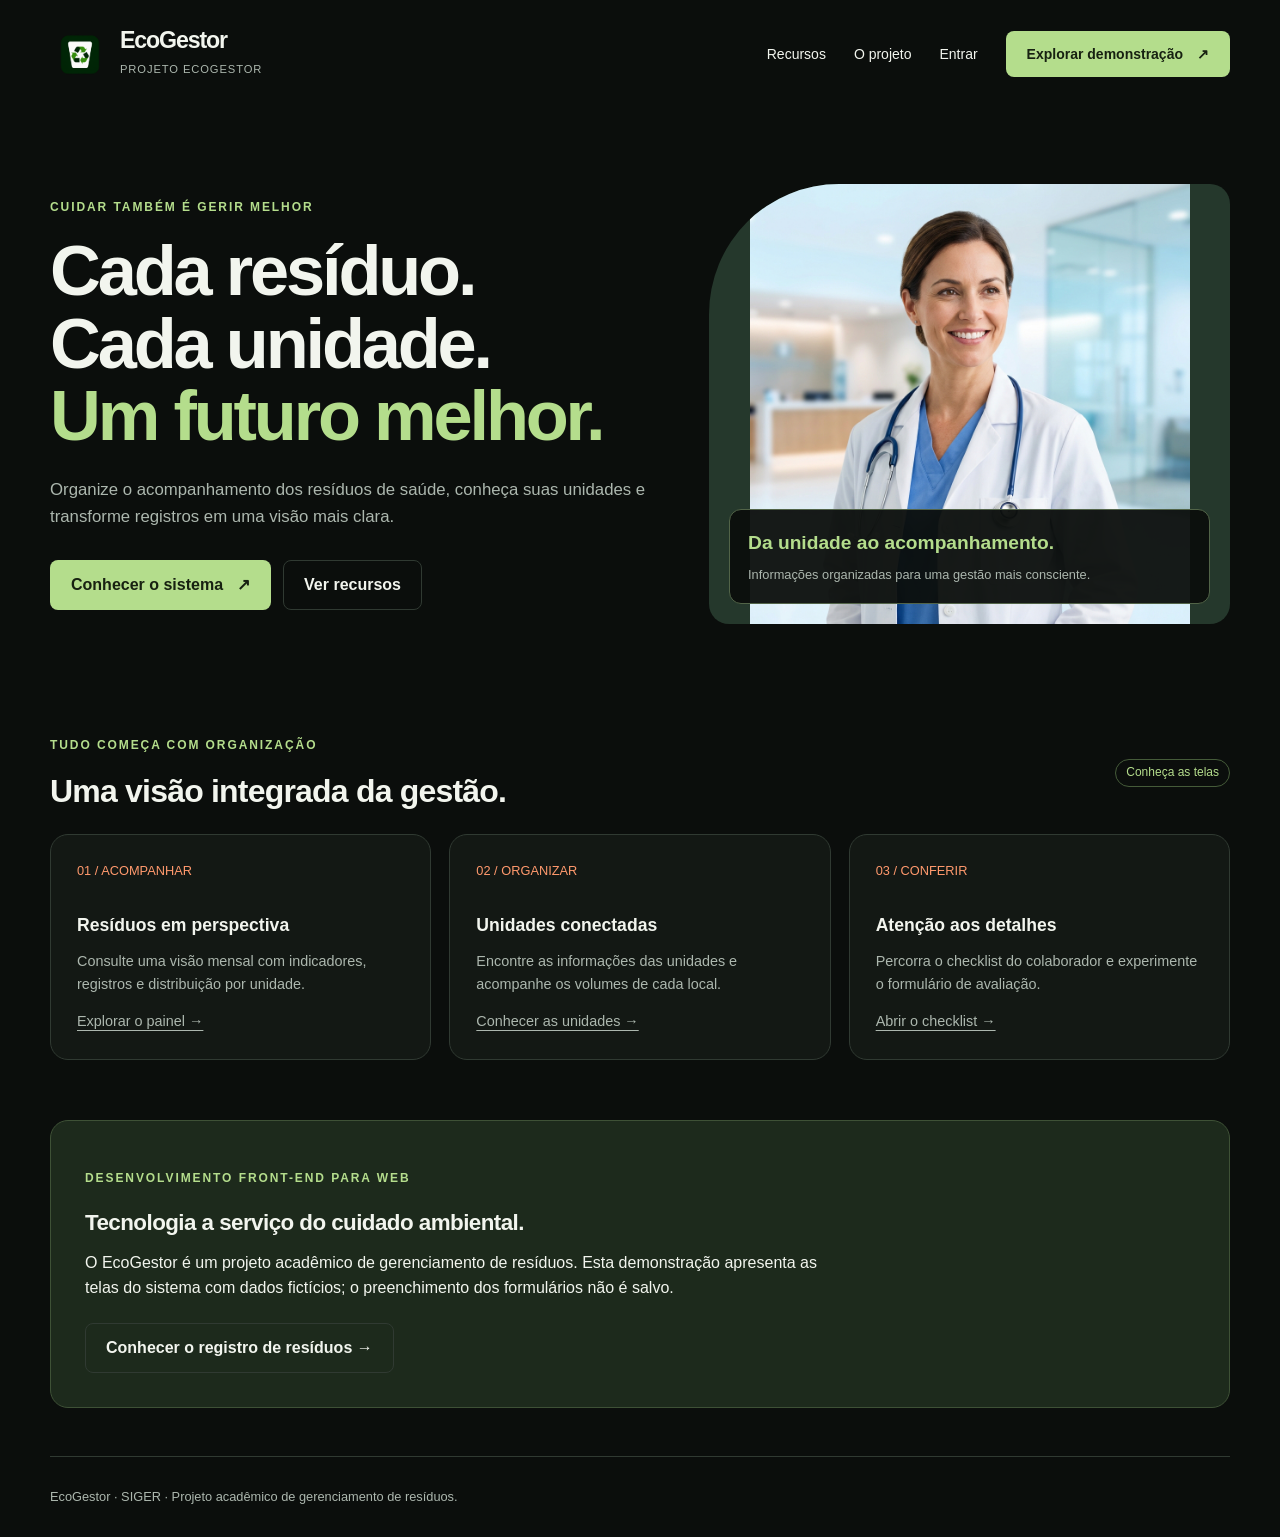
==== PROJETO-ECOGESTOR-HTML-CSS/PROJETO-ECOGESTOR-HTML-CSS/index.html @ 4733e2b7 "Lançando no Github" ====
<!DOCTYPE html>
<html lang="pt-BR">
<head>
  <meta charset="UTF-8">
  <meta name="viewport" content="width=device-width, initial-scale=1.0">
  <meta name="description" content="EcoGestor: protótipo acadêmico de gerenciamento de resíduos de unidades de saúde.">
  <title>Gestão de resíduos | EcoGestor</title>
  <link rel="icon" href="assets/img/logo.png" type="image/png">
  <link rel="stylesheet" href="assets/css/style.css">
</head>
<body>
  <a class="skip-link" href="#conteudo">Pular para o conteúdo</a>
  <header class="public-header container">
    <a class="brand" href="index.html"><img src="assets/img/logo.png" alt="Logo do EcoGestor" width="38" height="38"><span><strong>EcoGestor</strong><small>PROJETO ECOGESTOR</small></span></a>
    <nav class="public-nav" aria-label="Navegação principal"><a href="#recursos">Recursos</a><a href="#projeto">O projeto</a><a href="login.html">Entrar</a><a class="button" href="painel.html">Explorar demonstração <span aria-hidden="true">↗</span></a></nav>
  </header>
  <main id="conteudo" class="container">
    <section class="hero" aria-labelledby="titulo-principal">
      <div><p class="eyebrow">Cuidar também é gerir melhor</p><h1 id="titulo-principal">Cada resíduo.<br>Cada unidade.<br><span>Um futuro melhor.</span></h1><p class="description">Organize o acompanhamento dos resíduos de saúde, conheça suas unidades e transforme registros em uma visão mais clara.</p><div class="actions"><a class="button" href="painel.html">Conhecer o sistema <span aria-hidden="true">↗</span></a><a class="button secondary" href="#recursos">Ver recursos</a></div></div>
      <figure class="hero-visual"><img src="assets/img/profissional-saude.png" alt="Profissional de saúde" width="500" height="440"><figcaption class="visual-caption"><strong>Da unidade ao acompanhamento.</strong><p>Informações organizadas para uma gestão mais consciente.</p></figcaption></figure>
    </section>
    <section id="recursos" class="features" aria-labelledby="recursos-titulo"><div class="section-heading"><div><p class="eyebrow">Tudo começa com organização</p><h2 id="recursos-titulo">Uma visão integrada da gestão.</h2></div><span class="badge">Conheça as telas</span></div>
      <div class="grid-3">
        <article class="panel feature"><span class="feature-number">01 / ACOMPANHAR</span><h3>Resíduos em perspectiva</h3><p>Consulte uma visão mensal com indicadores, registros e distribuição por unidade.</p><p><a href="painel.html">Explorar o painel →</a></p></article>
        <article class="panel feature"><span class="feature-number">02 / ORGANIZAR</span><h3>Unidades conectadas</h3><p>Encontre as informações das unidades e acompanhe os volumes de cada local.</p><p><a href="unidades.html">Conhecer as unidades →</a></p></article>
        <article class="panel feature"><span class="feature-number">03 / CONFERIR</span><h3>Atenção aos detalhes</h3><p>Percorra o checklist do colaborador e experimente o formulário de avaliação.</p><p><a href="checklist.html">Abrir o checklist →</a></p></article>
      </div>
    </section>
    <section id="projeto" class="about" aria-labelledby="projeto-titulo"><p class="eyebrow">Desenvolvimento Front-end para Web</p><h2 id="projeto-titulo">Tecnologia a serviço do cuidado ambiental.</h2><p>O EcoGestor é um projeto acadêmico de gerenciamento de resíduos. Esta demonstração apresenta as telas do sistema com dados fictícios; o preenchimento dos formulários não é salvo.</p><a class="button secondary" href="registro.html">Conhecer o registro de resíduos →</a></section>
  </main>
  <footer class="footer container">EcoGestor · SIGER · Projeto acadêmico de gerenciamento de resíduos.</footer>
</body>
</html>
---- PROJETO-ECOGESTOR-HTML-CSS/PROJETO-ECOGESTOR-HTML-CSS/assets/css/style.css ----
:root {
  color-scheme: dark;
  --background: #0b0e0c;
  --surface: #131814;
  --surface-hover: #1c241e;
  --border: #303a32;
  --text: #f2f5ee;
  --muted: #acb7ae;
  --green: #b4dd8c;
  --orange: #ff996d;
  --radius: 18px;
}
* { box-sizing: border-box; }

body { margin: 0; background: var(--background); color: var(--text); font: 16px/1.6 Arial, Helvetica, sans-serif; }
a { color: inherit; text-underline-offset: 4px; }
img { display: block; max-width: 100%; }
h1, h2, h3, p { margin: 0; }
h1, h2, h3 { line-height: 1.15; }
h1 { font-size: clamp(2rem, 4vw, 3.3rem); letter-spacing: -0.045em; }
h2 { font-size: 1.4rem; letter-spacing: -0.025em; }
h3 { font-size: 1.1rem; }
p + p { margin-top: 1rem; }
button, input, select, textarea { font: inherit; }
button, summary { cursor: pointer; }
:focus-visible { outline: 3px solid var(--orange); outline-offset: 5px; }
.skip-link { position: absolute; top: -100px; left: 16px; z-index: 10; padding: 12px; background: var(--green); color: #142010; }
.skip-link:focus { top: 12px; }
.container { width: min(1180px, calc(100% - 48px)); margin-inline: auto; }
.muted, .description { color: var(--muted); }
.description { margin-top: 12px; max-width: 680px; }
.eyebrow { color: var(--green); font-size: .75rem; font-weight: 700; text-transform: uppercase; letter-spacing: .16em; margin-bottom: 18px; }
.brand { display: inline-flex; align-items: center; gap: 10px; text-decoration: none; }
.brand img { width: 60px; height: 60px; object-fit: contain; }
.brand strong { display: block; font-size: 1.45rem; letter-spacing: -.05em; line-height: 1.2; }
.brand small { color: var(--muted); font-size: .7rem; letter-spacing: .08em; }
.button { display: inline-flex; align-items: center; justify-content: center; gap: 14px; min-height: 46px; padding: 11px 20px; background: var(--green); border: 1px solid transparent; border-radius: 8px; color: #172111; text-decoration: none; font-weight: 700; }
.button:hover { background: #c8edaa; }
.button.secondary { color: var(--text); border-color: var(--border); background: transparent; }
.button.secondary:hover { background: var(--surface-hover); }
.actions { display: flex; flex-wrap: wrap; gap: 12px; align-items: center; }
.badge { display: inline-block; border: 1px solid #455b39; border-radius: 30px; padding: 3px 10px; color: var(--green); font-size: .75rem; white-space: nowrap; }
.badge.orange { color: var(--orange); border-color: #705040; }
.notice { padding: 14px 18px; color: #d0dec5; background: #1b271b; border: 1px solid #3b5134; border-radius: 10px; font-size: .875rem; margin-bottom: 24px; }
.panel { border: 1px solid var(--border); border-radius: var(--radius); background: var(--surface); padding: 26px; }
.section-heading { display: flex; justify-content: space-between; align-items: center; gap: 16px; margin-bottom: 24px; }
.section-heading a { color: var(--green); font-size: .875rem; }
.grid-3 { display: grid; grid-template-columns: repeat(3, minmax(0, 1fr)); gap: 18px; }
.grid-2 { display: grid; grid-template-columns: repeat(2, minmax(0, 1fr)); gap: 22px; }
.stack > * + * { margin-top: 24px; }
.footer { color: var(--muted); font-size: .8rem; padding-block: 30px; border-top: 1px solid var(--border); margin-top: 48px; }

.public-header { padding-block: 24px; display: flex; justify-content: space-between; align-items: center; gap: 24px; }
.public-nav { display: flex; align-items: center; gap: 28px; }
.public-nav a { text-decoration: none; font-size: .875rem; }
.hero { display: grid; grid-template-columns: 1.15fr 1fr; align-items: center; gap: 60px; padding-block: 76px; }
.hero h1 { font-size: clamp(2.7rem, 5.5vw, 4.8rem); line-height: 1.03; }
.hero h1 span { color: var(--green); }
.hero .description { font-size: 1.05rem; margin-block: 24px 30px; }
.hero-visual { position: relative; min-height: 440px; background: #25382c; border-radius: 130px 20px 20px 20px; overflow: hidden; }
.hero-visual > img { width: 100%; height: 440px; object-fit: contain; object-position: bottom; }
.visual-caption { position: absolute; bottom: 20px; left: 20px; right: 20px; padding: 18px; background: #0b0e0cf2; border: 1px solid #526448; border-radius: 12px; }
.visual-caption strong { display: block; color: var(--green); font-size: 1.2rem; }
.visual-caption p { font-size: .8rem; color: var(--muted); margin-top: 6px; }
.features { padding-block: 36px 60px; }
.features h2 { font-size: 2rem; }
.feature-number { color: var(--orange); font-size: .8rem; display: block; margin-bottom: 34px; }
.feature p { margin-top: 14px; color: var(--muted); font-size: .9rem; }
.about { padding: 34px; background: #1d2a1c; border: 1px solid #3e5136; border-radius: var(--radius); }
.about p { margin-block: 14px 22px; max-width: 760px; }

.app { display: grid; grid-template-columns: 228px minmax(0, 1fr); min-height: 100vh; }
.sidebar { background: #0e120f; border-right: 1px solid var(--border); padding: 32px 20px; display: flex; flex-direction: column; gap: 38px; }
.sidebar .brand { padding-inline: 8px; }
.nav-label { color: var(--muted); font-size: .65rem; letter-spacing: .14em; text-transform: uppercase; margin: 0 12px 14px; }
.sidebar nav ul { list-style: none; padding: 0; margin: 0; display: grid; gap: 5px; }
.sidebar nav a { display: flex; gap: 12px; align-items: center; padding: 11px 12px; text-decoration: none; color: var(--muted); font-size: .875rem; border-radius: 8px; }
.sidebar nav a:hover { background: var(--surface-hover); color: var(--text); }
.sidebar nav a[aria-current="page"] { color: var(--green); background: #263221; }
.nav-icon { width: 22px; text-align: center; font-size: 1.1rem; }
.sidebar-bottom { margin-top: auto; border-top: 1px solid var(--border); padding: 22px 12px 0; font-size: .75rem; color: var(--muted); }
.sidebar-bottom a { display: inline-block; margin-top: 18px; }
.workspace { min-width: 0; }
.topbar { display: flex; justify-content: space-between; align-items: center; gap: 16px; border-bottom: 1px solid var(--border); padding: 19px 38px; color: var(--muted); font-size: .8rem; }
.profile { display: inline-flex; align-items: center; gap: 10px; }
.avatar { display: grid; place-items: center; width: 32px; height: 32px; background: #2c3a27; color: var(--green); border-radius: 50%; font-size: .7rem; }
.content { max-width: 1450px; margin-inline: auto; padding: 36px 38px; }
.page-heading { display: flex; justify-content: space-between; align-items: center; gap: 24px; margin-bottom: 28px; }
.page-heading h1 { font-size: 2rem; }
.page-heading .eyebrow { margin-bottom: 8px; }
.page-heading .description { font-size: .875rem; }
.stats { display: grid; grid-template-columns: repeat(3, minmax(0, 1fr)); gap: 18px; margin-bottom: 24px; }
.stat { padding: 23px; }
.stat p { color: var(--muted); font-size: .8rem; }
.stat strong { display: block; margin-block: 10px; font-size: 2.25rem; line-height: 1.15; letter-spacing: -.04em; }
.stat strong small { color: var(--muted); font-size: 1rem; font-weight: 400; }
.stat > small { color: var(--green); font-size: .75rem; }
.chart-layout { display: grid; grid-template-columns: 1.5fr 1fr; gap: 22px; margin-bottom: 24px; }
.chart { display: flex; gap: 20px; height: 240px; padding-top: 24px; border-bottom: 1px solid var(--border); background: repeating-linear-gradient(to top, transparent 0, transparent 59px, #303a3280 60px); }
.chart-column { flex: 1; display: flex; flex-direction: column; justify-content: flex-end; align-items: center; gap: 8px; }
.chart-column span { color: var(--muted); font-size: .75rem; }
.chart-bar { width: min(100%, 62px); background: #567342; border-radius: 7px 7px 0 0; }
.chart-bar.w1 { height: 100px; }
.chart-bar.w2 { height: 150px; }
.chart-bar.w3 { height: 120px; }
.chart-bar.w4 { height: 170px; background: var(--green); }
.chart-labels { display: flex; gap: 20px; margin-top: 10px; font-size: .7rem; color: var(--muted); }
.chart-labels span { flex: 1; text-align: center; }
figure { margin: 0; }
figcaption { color: var(--muted); font-size: .75rem; margin-top: 18px; }
.unit-summary { list-style: none; padding: 0; margin: 0; }
.unit-summary li { display: flex; justify-content: space-between; gap: 16px; padding-block: 17px; border-bottom: 1px solid var(--border); font-size: .875rem; }
.unit-summary li:last-child { border: 0; }
.unit-summary strong { color: var(--green); white-space: nowrap; }
.unit-card .badge { margin-bottom: 24px; }
.unit-card p { color: var(--muted); font-size: .875rem; margin-top: 10px; }
.unit-card details { margin-top: 24px; border-top: 1px solid var(--border); padding-top: 16px; }
summary { color: var(--green); font-size: .875rem; }
/* 4. Tabelas: rolagem contida em telas pequenas */
.table-scroll { overflow-x: auto; }
table { width: 100%; border-collapse: collapse; text-align: left; font-size: .85rem; }
caption { text-align: left; color: var(--muted); font-size: .8rem; padding-bottom: 18px; }
th, td { padding: 15px 12px; border-bottom: 1px solid var(--border); white-space: nowrap; }
thead th { color: var(--muted); font-size: .7rem; text-transform: uppercase; letter-spacing: .06em; font-weight: 400; }
tbody th { font-weight: 400; }
tfoot th, tfoot td { color: var(--green); font-weight: 700; }


fieldset { border: 0; margin: 0 0 26px; padding: 0; min-width: 0; }
legend { font-weight: 700; font-size: 1.1rem; margin-bottom: 20px; }
.field { display: flex; flex-direction: column; gap: 8px; margin-bottom: 18px; }
label, .field-label { font-size: .85rem; }
input:not([type="checkbox"]):not([type="radio"]), select, textarea { width: 100%; padding: 12px 14px; border: 1px solid #4a564c; border-radius: 8px; background: #0d120e; color: var(--text); min-height: 47px; }
textarea { resize: vertical; }
input::placeholder, textarea::placeholder { color: #89958b; }
input[type="checkbox"], input[type="radio"] { accent-color: var(--green); width: 18px; height: 18px; flex-shrink: 0; }
.check-label { display: flex; align-items: center; gap: 10px; }
.form-note { font-size: .8rem; color: var(--muted); margin-bottom: 20px; }
button:disabled { opacity: .65; cursor: not-allowed; }
.form-layout { display: grid; grid-template-columns: 1.8fr 1fr; gap: 24px; align-items: start; }
.helper-list { padding-left: 20px; color: var(--muted); font-size: .9rem; }
.helper-list li + li { margin-top: 14px; }
.checklist-section { margin-bottom: 16px; }
.checklist-section > summary { padding: 18px; color: var(--text); font-weight: 700; }
.checklist-section[open] > summary { border-bottom: 1px solid var(--border); margin-bottom: 20px; }
.checklist-section fieldset { margin: 0 18px; padding-block: 16px; border-bottom: 1px solid var(--border); }
.checklist-section legend { font-size: .875rem; font-weight: 400; margin: 0; padding-top: 10px; }
.radio-options { display: flex; flex-wrap: wrap; gap: 24px; }
.checklist-section.panel { padding: 0 0 14px; }
.auth { min-height: 100vh; display: grid; grid-template-columns: 1fr 1fr; }
.auth-intro { display: flex; flex-direction: column; justify-content: space-between; padding: 48px; background: #1c2c21; }
.auth-intro h1 { font-size: clamp(2.5rem, 4.5vw, 4.5rem); margin-top: 64px; }
.auth-intro h1 span { color: var(--green); }
.auth-intro p { color: #b9c9ba; margin-top: 24px; max-width: 440px; }
.auth-main { display: flex; flex-direction: column; justify-content: center; padding: 48px; }
.auth-form { width: min(100%, 430px); margin-inline: auto; }
.auth-form h2 { font-size: 2rem; }
.auth-form .description { margin-bottom: 24px; }
.auth-form .actions { margin-block: 24px; }

@media (min-width: 1600px) { .content { padding-top: 48px; } }
@media (max-width: 1100px) {
  .app { grid-template-columns: 200px minmax(0, 1fr); }
  .content { padding: 28px 24px; }
  .topbar { padding-inline: 24px; }
  .chart-layout, .form-layout { grid-template-columns: 1fr; }
  .hero { gap: 28px; }
  .grid-3 { grid-template-columns: repeat(2, minmax(0, 1fr)); }
}
@media (max-width: 760px) {
  .app, .auth { display: block; }
  .sidebar { padding: 18px; gap: 18px; border-right: 0; border-bottom: 1px solid var(--border); }
  .sidebar nav ul { display: flex; flex-wrap: wrap; gap: 4px; }
  .sidebar nav a { padding: 8px 10px; font-size: .8rem; }
  .nav-label, .sidebar-bottom { display: none; }
  .topbar { padding: 14px 20px; }
  .content { padding: 26px 20px; }
  .page-heading { align-items: flex-start; flex-direction: column; }
  .stats { gap: 10px; }
  .stat { padding: 16px; }
  .stat strong { font-size: 1.7rem; }
  .public-header { flex-wrap: wrap; }
  .public-nav { flex-wrap: wrap; gap: 20px; }
  .hero { grid-template-columns: 1fr; padding-block: 36px; }
  .hero-visual { min-height: 340px; }
  .hero-visual > img { height: 340px; }
  .grid-2 { grid-template-columns: 1fr; gap: 0; }
  .auth-intro, .auth-main { padding: 28px 24px; }
  .auth-intro h1 { font-size: 2rem; margin-top: 30px; }
  .auth-intro > small { margin-top: 28px; }
}
@media (max-width: 480px) {
  .container { width: calc(100% - 36px); }
  .stats, .grid-3 { grid-template-columns: 1fr; }
  .panel { padding: 20px; }
  .checklist-section.panel { padding: 0 0 14px; }
  .section-heading { align-items: flex-start; flex-direction: column; }
  .profile .profile-name { display: none; }
  .chart { gap: 12px; }
  .radio-options { gap: 12px; }
}
@media print {
  :root { color-scheme: light; --text: #111; --muted: #444; --green: #254a1b; --background: #fff; --surface: #fff; --border: #aaa; }
  .sidebar, .topbar, .skip-link, .actions, .public-nav { display: none; }
  .app { display: block; }
  .content { padding: 0; }
  .panel { break-inside: avoid; }
}

@keyframes slideSmoothLeft {
  0% { 
    transform: translateX(120%); 
  }
  100% { 
    transform: translateX(0); 
  }
}

.visual-caption { 
  position: absolute; 
  bottom: 20px; 
  left: 20px; 
  right: 20px; 
  padding: 18px; 
  background: #0b0e0cf2; 
  border: 1px solid #526448; 
  border-radius: 12px;
  animation: slideSmoothLeft 4s cubic-bezier(0.16, 1, 0.3, 1) forwards;
}
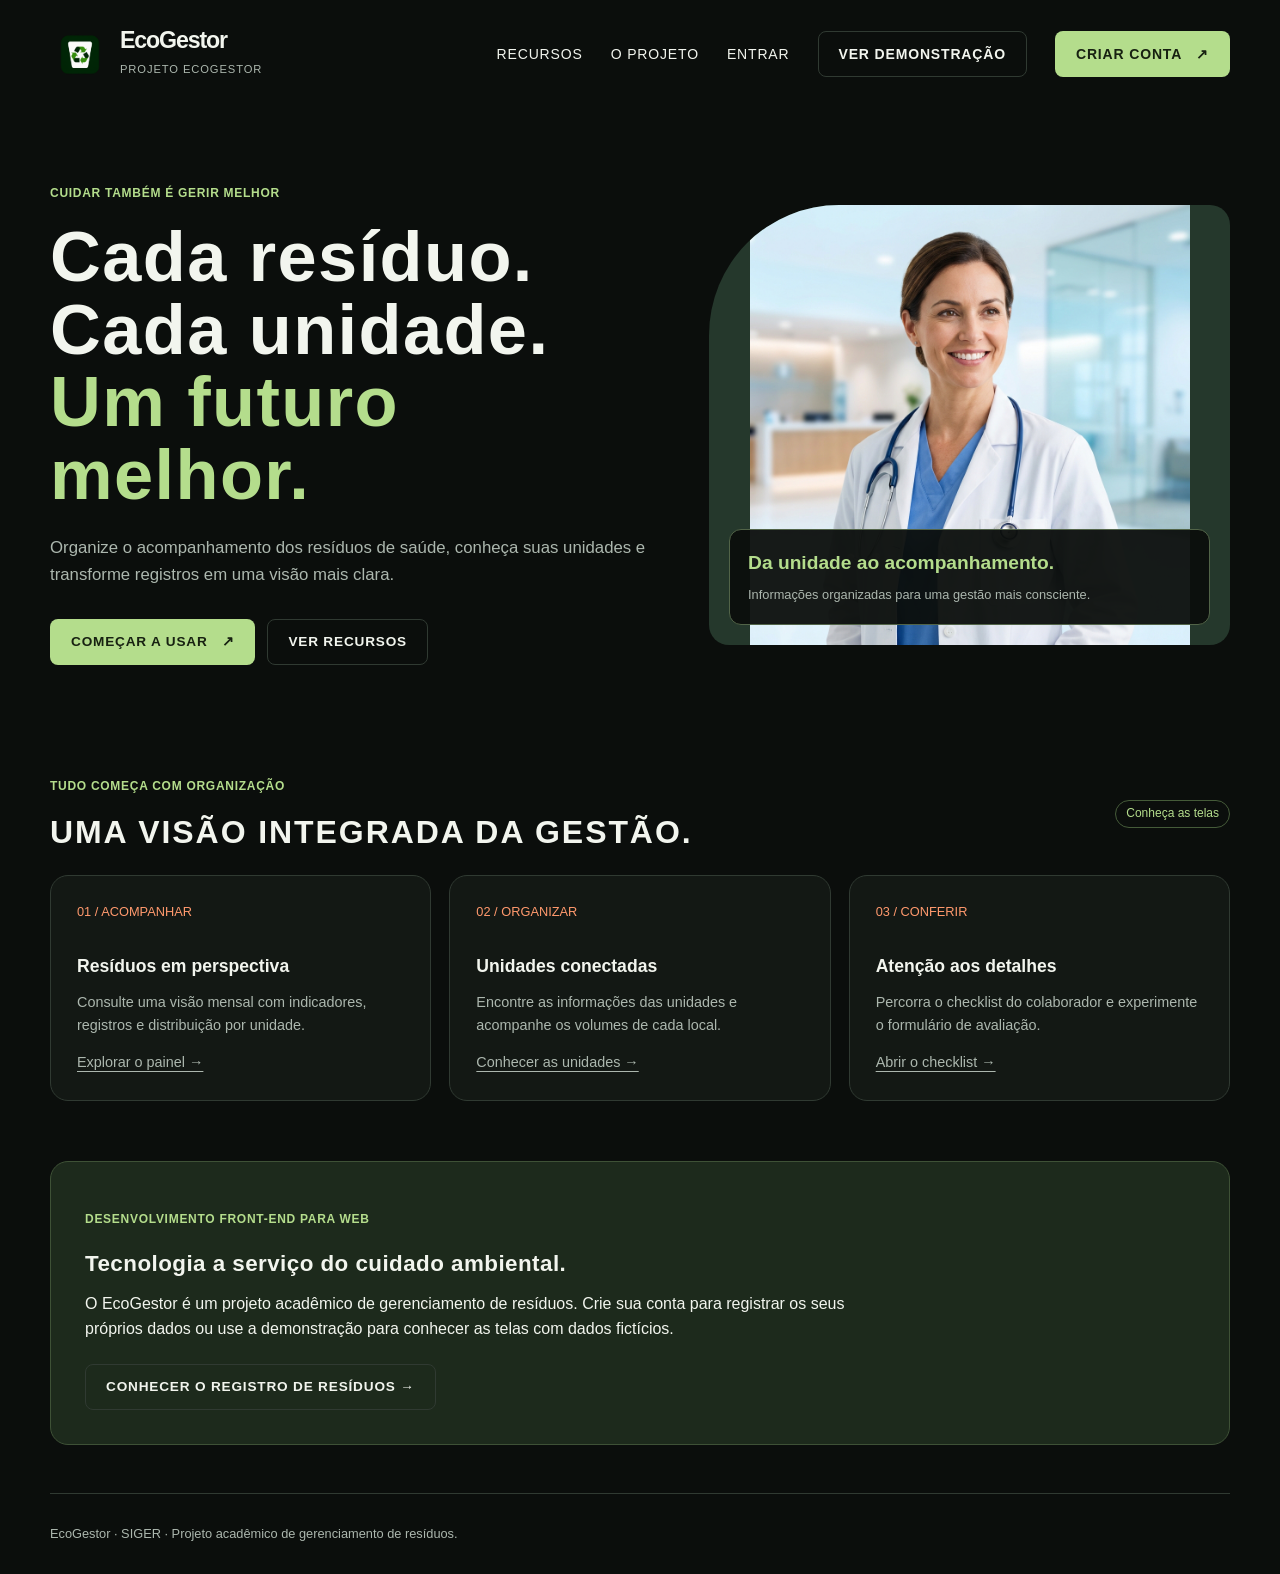
==== commit 762f04b9: "Add js e a função completa de demonstração" ====
--- a/PROJETO-ECOGESTOR-HTML-CSS/PROJETO-ECOGESTOR-HTML-CSS/index.html
+++ b/PROJETO-ECOGESTOR-HTML-CSS/PROJETO-ECOGESTOR-HTML-CSS/index.html
@@ -12,21 +12,21 @@
   <a class="skip-link" href="#conteudo">Pular para o conteúdo</a>
   <header class="public-header container">
     <a class="brand" href="index.html"><img src="assets/img/logo.png" alt="Logo do EcoGestor" width="38" height="38"><span><strong>EcoGestor</strong><small>PROJETO ECOGESTOR</small></span></a>
-    <nav class="public-nav" aria-label="Navegação principal"><a href="#recursos">Recursos</a><a href="#projeto">O projeto</a><a href="login.html">Entrar</a><a class="button" href="painel.html">Explorar demonstração <span aria-hidden="true">↗</span></a></nav>
+    <nav class="public-nav" aria-label="Navegação principal"><a href="#recursos">Recursos</a><a href="#projeto">O projeto</a><a href="login.html">Entrar</a><a class="button secondary" href="painel.html?demo=1">Ver demonstração</a><a class="button" href="cadastro.html">Criar conta <span aria-hidden="true">↗</span></a></nav>
   </header>
   <main id="conteudo" class="container">
     <section class="hero" aria-labelledby="titulo-principal">
-      <div><p class="eyebrow">Cuidar também é gerir melhor</p><h1 id="titulo-principal">Cada resíduo.<br>Cada unidade.<br><span>Um futuro melhor.</span></h1><p class="description">Organize o acompanhamento dos resíduos de saúde, conheça suas unidades e transforme registros em uma visão mais clara.</p><div class="actions"><a class="button" href="painel.html">Conhecer o sistema <span aria-hidden="true">↗</span></a><a class="button secondary" href="#recursos">Ver recursos</a></div></div>
+      <div><p class="eyebrow">Cuidar também é gerir melhor</p><h1 id="titulo-principal">Cada resíduo.<br>Cada unidade.<br><span>Um futuro melhor.</span></h1><p class="description">Organize o acompanhamento dos resíduos de saúde, conheça suas unidades e transforme registros em uma visão mais clara.</p><div class="actions"><a class="button" href="cadastro.html">Começar a usar <span aria-hidden="true">↗</span></a><a class="button secondary" href="#recursos">Ver recursos</a></div></div>
       <figure class="hero-visual"><img src="assets/img/profissional-saude.png" alt="Profissional de saúde" width="500" height="440"><figcaption class="visual-caption"><strong>Da unidade ao acompanhamento.</strong><p>Informações organizadas para uma gestão mais consciente.</p></figcaption></figure>
     </section>
     <section id="recursos" class="features" aria-labelledby="recursos-titulo"><div class="section-heading"><div><p class="eyebrow">Tudo começa com organização</p><h2 id="recursos-titulo">Uma visão integrada da gestão.</h2></div><span class="badge">Conheça as telas</span></div>
       <div class="grid-3">
-        <article class="panel feature"><span class="feature-number">01 / ACOMPANHAR</span><h3>Resíduos em perspectiva</h3><p>Consulte uma visão mensal com indicadores, registros e distribuição por unidade.</p><p><a href="painel.html">Explorar o painel →</a></p></article>
-        <article class="panel feature"><span class="feature-number">02 / ORGANIZAR</span><h3>Unidades conectadas</h3><p>Encontre as informações das unidades e acompanhe os volumes de cada local.</p><p><a href="unidades.html">Conhecer as unidades →</a></p></article>
-        <article class="panel feature"><span class="feature-number">03 / CONFERIR</span><h3>Atenção aos detalhes</h3><p>Percorra o checklist do colaborador e experimente o formulário de avaliação.</p><p><a href="checklist.html">Abrir o checklist →</a></p></article>
+        <article class="panel feature"><span class="feature-number">01 / ACOMPANHAR</span><h3>Resíduos em perspectiva</h3><p>Consulte uma visão mensal com indicadores, registros e distribuição por unidade.</p><p><a href="painel.html?demo=1">Explorar o painel →</a></p></article>
+        <article class="panel feature"><span class="feature-number">02 / ORGANIZAR</span><h3>Unidades conectadas</h3><p>Encontre as informações das unidades e acompanhe os volumes de cada local.</p><p><a href="unidades.html?demo=1">Conhecer as unidades →</a></p></article>
+        <article class="panel feature"><span class="feature-number">03 / CONFERIR</span><h3>Atenção aos detalhes</h3><p>Percorra o checklist do colaborador e experimente o formulário de avaliação.</p><p><a href="checklist.html?demo=1">Abrir o checklist →</a></p></article>
       </div>
     </section>
-    <section id="projeto" class="about" aria-labelledby="projeto-titulo"><p class="eyebrow">Desenvolvimento Front-end para Web</p><h2 id="projeto-titulo">Tecnologia a serviço do cuidado ambiental.</h2><p>O EcoGestor é um projeto acadêmico de gerenciamento de resíduos. Esta demonstração apresenta as telas do sistema com dados fictícios; o preenchimento dos formulários não é salvo.</p><a class="button secondary" href="registro.html">Conhecer o registro de resíduos →</a></section>
+    <section id="projeto" class="about" aria-labelledby="projeto-titulo"><p class="eyebrow">Desenvolvimento Front-end para Web</p><h2 id="projeto-titulo">Tecnologia a serviço do cuidado ambiental.</h2><p>O EcoGestor é um projeto acadêmico de gerenciamento de resíduos. Crie sua conta para registrar os seus próprios dados ou use a demonstração para conhecer as telas com dados fictícios.</p><a class="button secondary" href="registro.html?demo=1">Conhecer o registro de resíduos →</a></section>
   </main>
   <footer class="footer container">EcoGestor · SIGER · Projeto acadêmico de gerenciamento de resíduos.</footer>
 </body>
--- a/PROJETO-ECOGESTOR-HTML-CSS/PROJETO-ECOGESTOR-HTML-CSS/assets/css/style.css
+++ b/PROJETO-ECOGESTOR-HTML-CSS/PROJETO-ECOGESTOR-HTML-CSS/assets/css/style.css
@@ -12,7 +12,7 @@
 }
 * { box-sizing: border-box; }
 
-body { margin: 0; background: var(--background); color: var(--text); font: 16px/1.6 Arial, Helvetica, sans-serif; }
+body { margin: 0; background: var(--background); color: var(--text); font: 16px/1.6 'Segoe UI', Tahoma, Geneva, Verdana, sans-serif; }
 a { color: inherit; text-underline-offset: 4px; }
 img { display: block; max-width: 100%; }
 h1, h2, h3, p { margin: 0; }
@@ -226,4 +226,53 @@
   border: 1px solid #526448; 
   border-radius: 12px;
   animation: slideSmoothLeft 4s cubic-bezier(0.16, 1, 0.3, 1) forwards;
-}+}
+/* ===== Funcionalidades (JavaScript) ===== */
+.visually-hidden { position: absolute; width: 1px; height: 1px; margin: -1px; padding: 0; overflow: hidden; clip: rect(0 0 0 0); white-space: nowrap; border: 0; }
+.notice-erro { color: #ffd9c9; background: #2b1a14; border-color: #7a4630; }
+.notice[hidden], [hidden] { display: none !important; }
+.lista-unidades-secao { margin-top: 32px; }
+.section-heading .busca { margin: 0; width: min(100%, 300px); }
+.card-actions { margin-top: 20px; }
+.card-actions .button { min-height: 38px; padding: 7px 14px; font-size: .8rem; }
+.button.danger { color: var(--orange); border-color: #705040; }
+.button.danger:hover { background: #2b1a14; }
+.vazio { grid-column: 1 / -1; padding: 24px 0; }
+input[aria-invalid="true"] { border-color: var(--orange); }
+.unit-card, .button { transition: background .35s cubic-bezier(.16, 1, .3, 1), transform .35s cubic-bezier(.16, 1, .3, 1), border-color .35s cubic-bezier(.16, 1, .3, 1); }
+.unit-card:hover { transform: translateY(-3px); border-color: #455b39; }
+.total-registro { margin-top: 8px; padding: 14px 18px; background: #1b271b; border: 1px solid #3b5134; border-radius: 10px; color: var(--muted); }
+.total-registro strong { color: var(--green); font-size: 1.3rem; margin-left: 8px; }
+select[aria-invalid="true"], textarea[aria-invalid="true"] { border-color: var(--orange); }
+.notice a { color: var(--green); }
+.filtro-mes { max-width: 280px; margin-bottom: 24px; }
+.chart-bar { transition: height .6s cubic-bezier(.16, 1, .3, 1); }
+
+/* ===== Checklist e histórico ===== */
+.checklist-section > summary { display: flex; justify-content: space-between; align-items: center; gap: 16px; }
+.secao-progresso { color: var(--green); font-size: .8rem; font-weight: 400; }
+.visita-card + .visita-card { margin-top: 0; }
+.visita-card details { margin-top: 18px; border-top: 1px solid var(--border); padding-top: 16px; }
+.visita-card .eyebrow { margin-top: 22px; }
+.visita-card p + p { margin-top: 10px; }
+#contador-respostas { color: var(--green); }
+
+/* ===== Preferências visuais: maiúsculas e animações suaves ===== */
+.button, .page-heading h1, .section-heading h2, .eyebrow, .public-nav a, .nav-label { text-transform: uppercase; letter-spacing: .06em; }
+.button { font-size: .85rem; }
+h1, h2 { letter-spacing: .02em; }
+.public-nav a, .sidebar nav a, .button, .panel, .badge { transition: color .35s cubic-bezier(.16, 1, .3, 1), background .35s cubic-bezier(.16, 1, .3, 1), border-color .35s cubic-bezier(.16, 1, .3, 1), transform .35s cubic-bezier(.16, 1, .3, 1); }
+.button:hover { transform: translateY(-2px); }
+.button:active { transform: translateY(0); }
+@media (prefers-reduced-motion: reduce) { * { transition: none !important; animation: none !important; } }
+
+/* ===== Acesso e sessão ===== */
+.mostrar-senha { margin-bottom: 8px; font-size: .85rem; color: var(--muted); }
+.aviso-demo { margin-top: 28px; padding-top: 18px; border-top: 1px solid var(--border); }
+.btn-sair { min-height: 34px; padding: 5px 14px; font-size: .75rem; }
+
+/* ===== Aviso da versão de demonstração ===== */
+.demo-aviso { border-color: #705040; background: #2b1a14; color: #ffd9c9; }
+.demo-aviso a { color: var(--green); }
+.check-label + .check-label { margin-top: 12px; }
+input:disabled { opacity: .6; cursor: not-allowed; }
